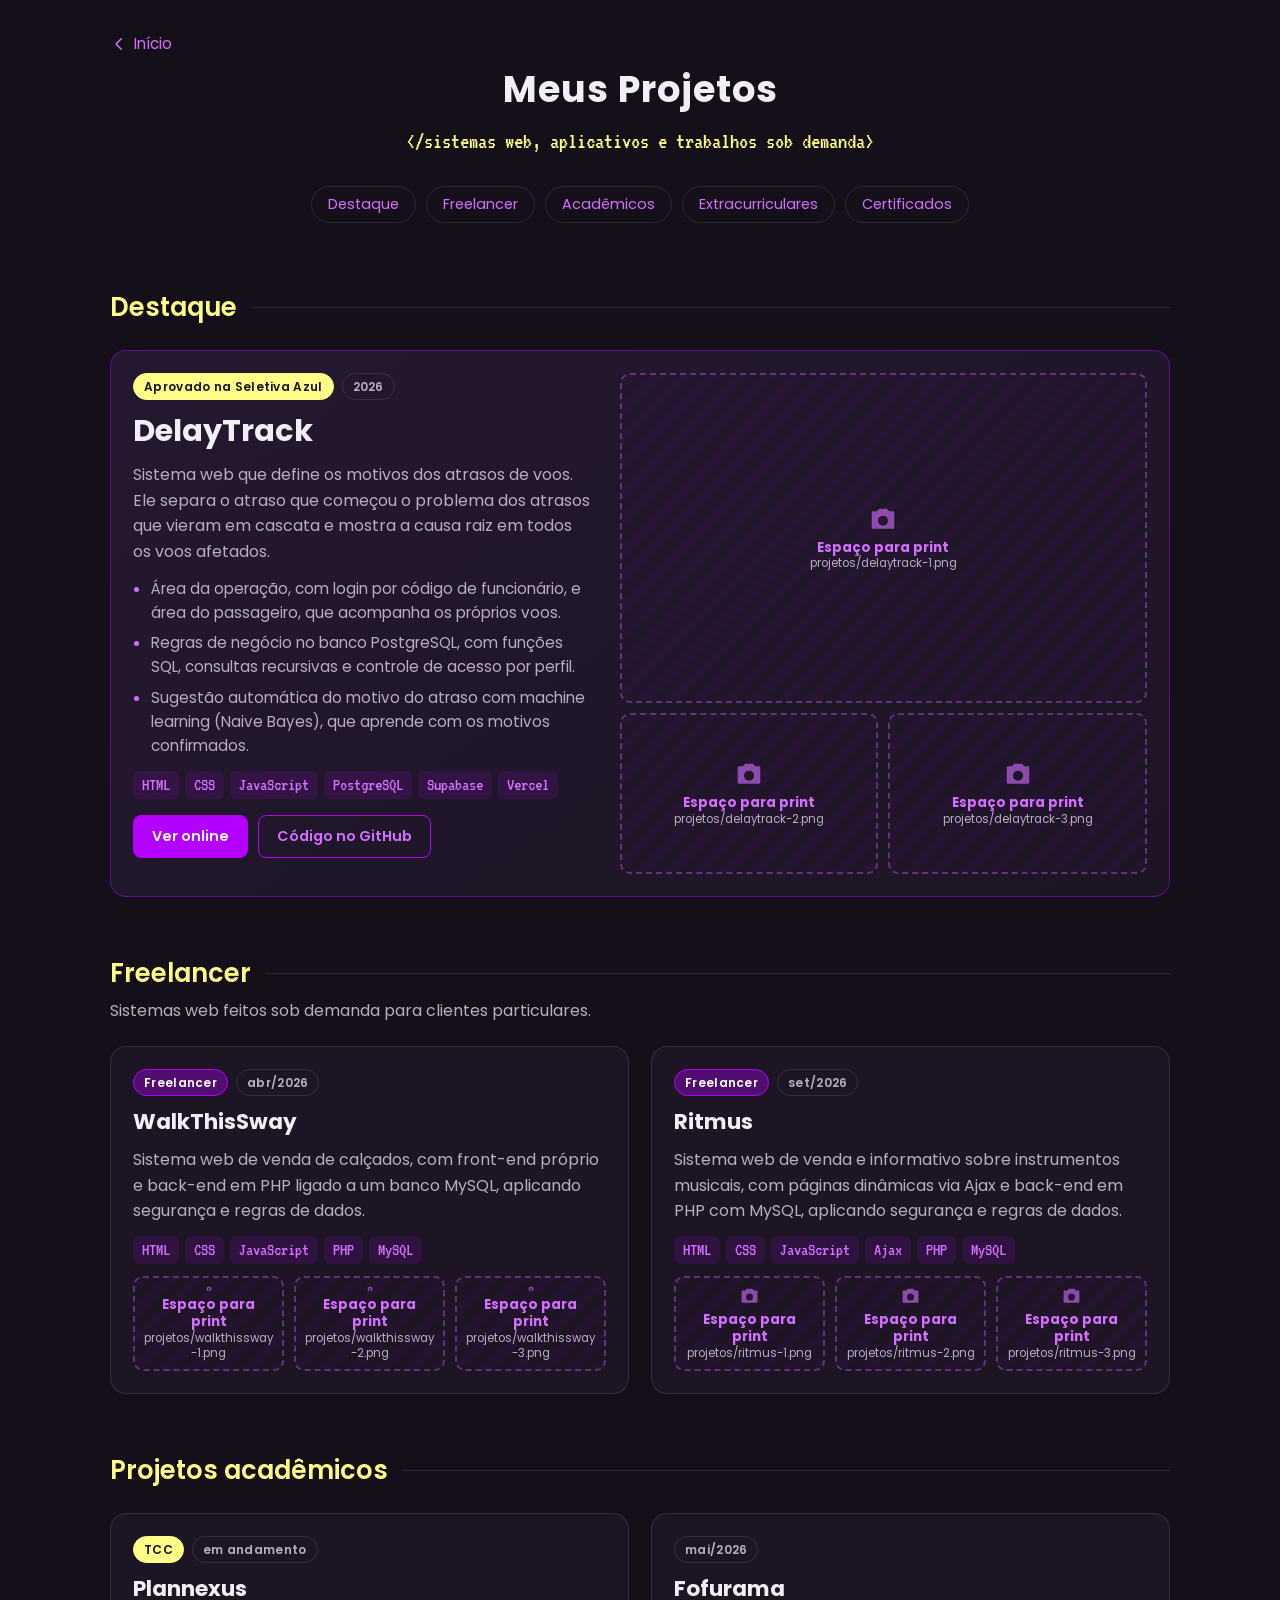
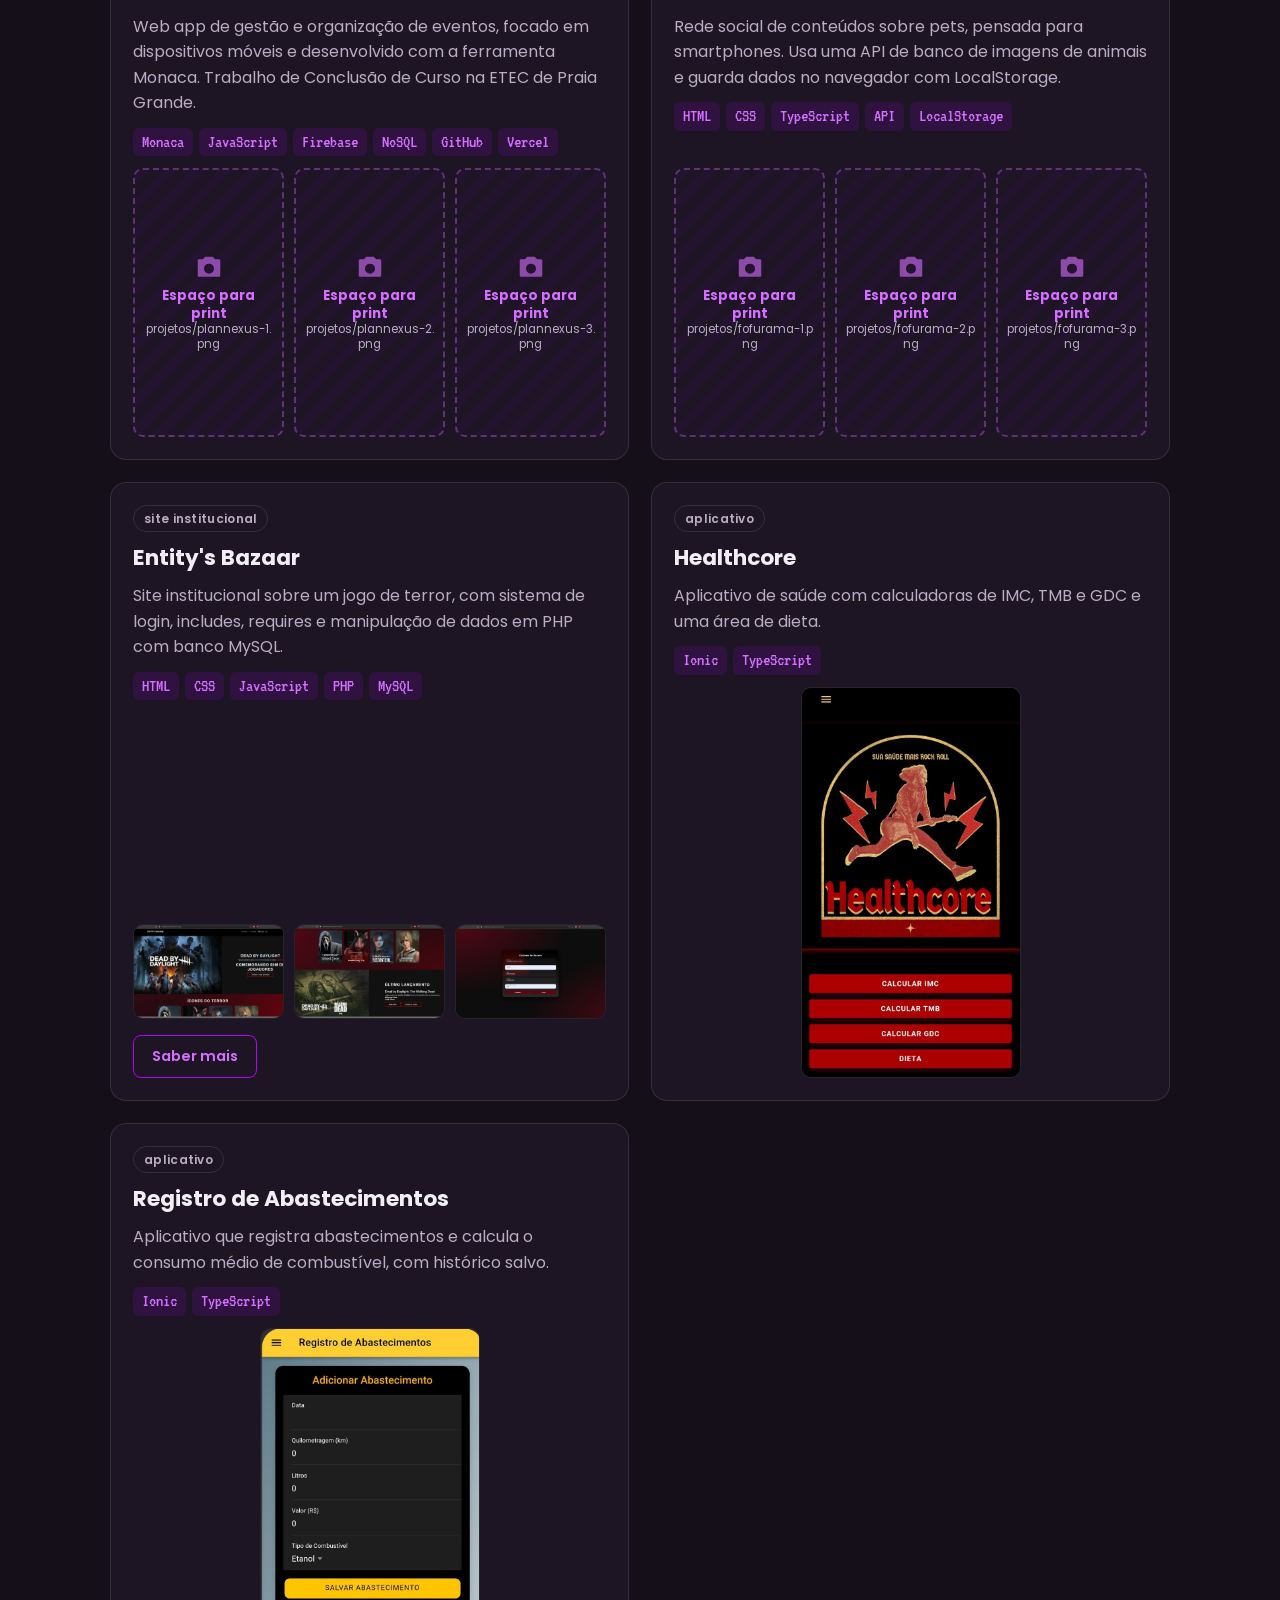
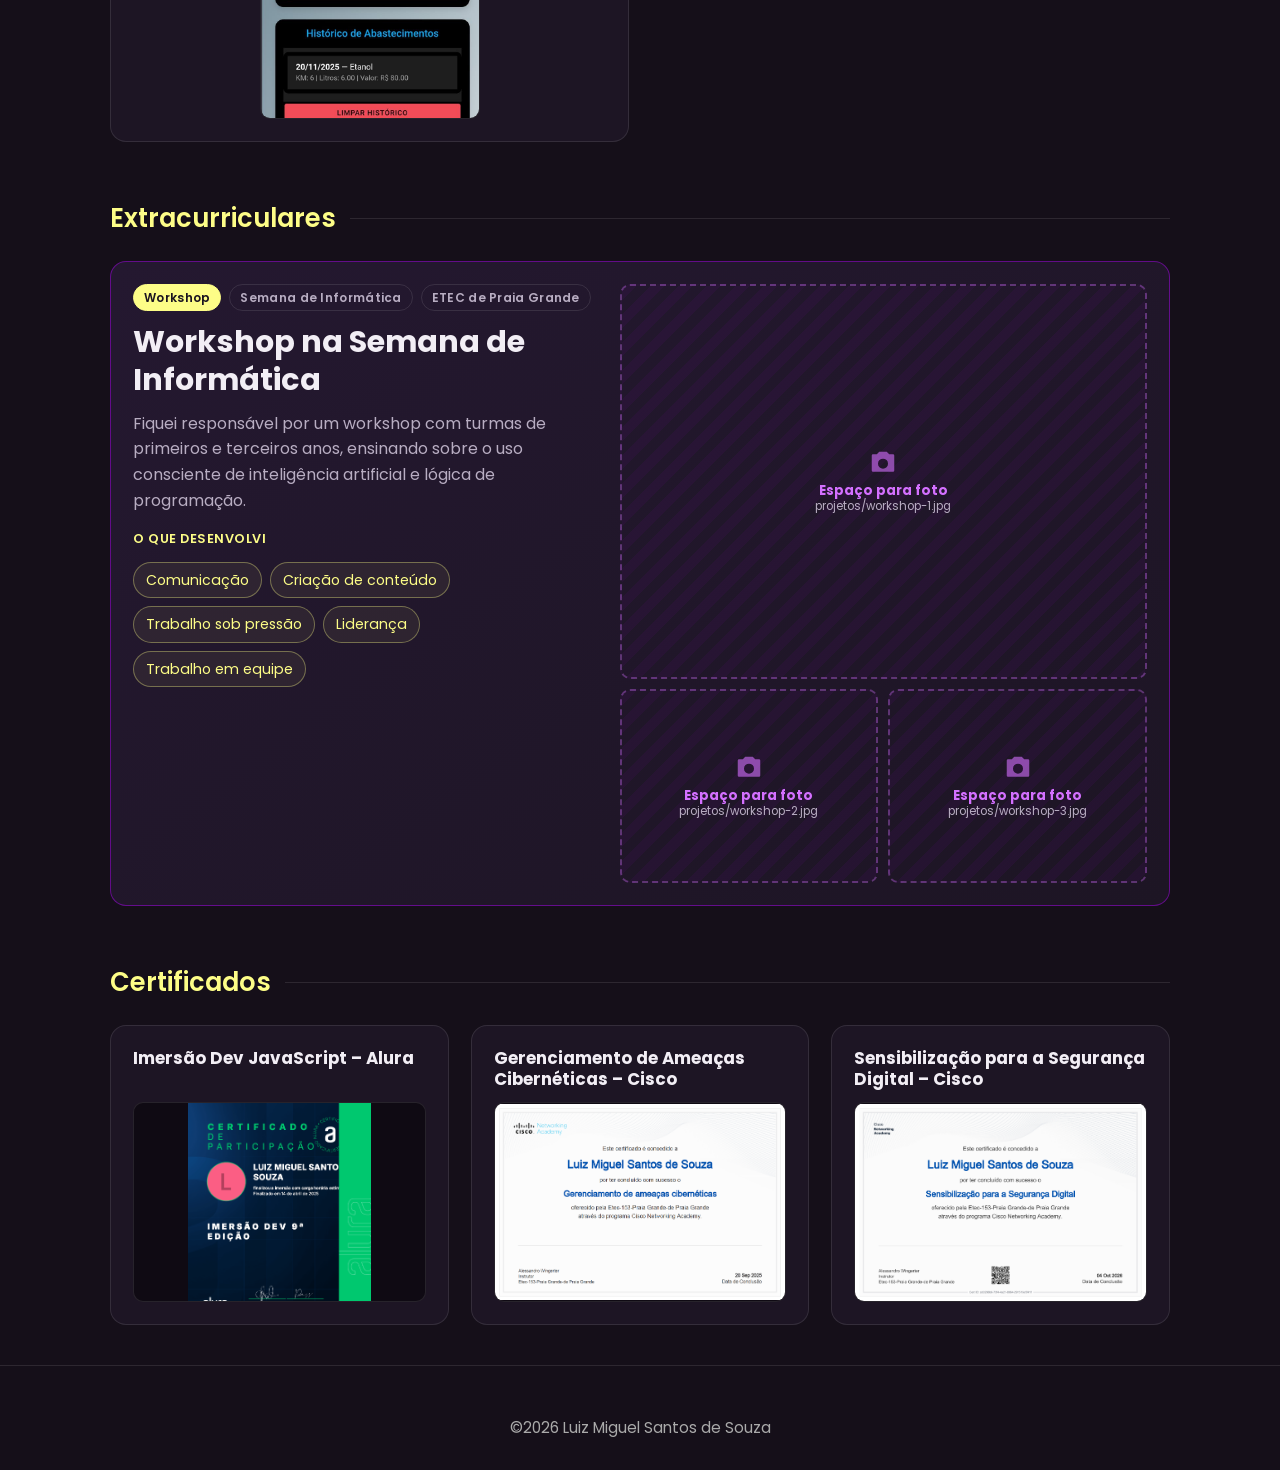
==== projetos.html @ 4d2f631f "Adiciona Portifolio" ====
<!DOCTYPE html>
<html lang="pt-BR">
<head>
  <meta charset="UTF-8">
  <meta name="viewport" content="width=device-width, initial-scale=1.0">
  <title>Projetos · Luiz Miguel Santos de Souza</title>
  <meta name="description" content="Projetos de Luiz Miguel Santos de Souza: sistemas web, aplicativos e trabalhos freelancer.">
  <link rel="preconnect" href="https://fonts.googleapis.com">
  <link href="https://fonts.googleapis.com/css2?family=Poppins:wght@300;400;600;700&family=VT323&display=swap" rel="stylesheet">
  <link rel="stylesheet" href="style/projetos.css">
</head>
<body>

  <header class="topo">
    <a class="voltar" href="index.html">
      <svg viewBox="0 0 24 24" aria-hidden="true"><path d="M15 5 8 12l7 7" fill="none" stroke="currentColor" stroke-width="2" stroke-linecap="round" stroke-linejoin="round"/></svg>
      Início
    </a>
    <h1>Meus Projetos</h1>
    <p class="subtitulo">&lt;/sistemas web, aplicativos e trabalhos sob demanda&gt;</p>

    <nav class="atalhos" aria-label="Seções">
      <a href="#destaque">Destaque</a>
      <a href="#freelancer">Freelancer</a>
      <a href="#academicos">Acadêmicos</a>
      <a href="#extracurriculares">Extracurriculares</a>
      <a href="#certificados">Certificados</a>
    </nav>
  </header>

  <main>

    <section id="destaque" class="secao">
      <h2>Destaque</h2>

      <article class="projeto destaque">
        <div class="projeto-info">
          <div class="selos">
            <span class="selo amarelo">Aprovado na Seletiva Azul</span>
            <span class="selo">2026</span>
          </div>
          <h3>DelayTrack</h3>
          <p class="resumo">Sistema web que define os motivos dos atrasos de voos. Ele separa o atraso que começou o problema dos atrasos que vieram em cascata e mostra a causa raiz em todos os voos afetados.</p>
          <ul class="pontos">
            <li>Área da operação, com login por código de funcionário, e área do passageiro, que acompanha os próprios voos.</li>
            <li>Regras de negócio no banco PostgreSQL, com funções SQL, consultas recursivas e controle de acesso por perfil.</li>
            <li>Sugestão automática do motivo do atraso com machine learning (Naive Bayes), que aprende com os motivos confirmados.</li>
          </ul>
          <ul class="techs">
            <li>HTML</li><li>CSS</li><li>JavaScript</li><li>PostgreSQL</li><li>Supabase</li><li>Vercel</li>
          </ul>
          <div class="links">
            <a class="botao" href="https://azul-delaytrack.vercel.app/" target="_blank" rel="noopener">Ver online</a>
            <a class="botao contorno" href="https://github.com/LuryDev/Azul-DelayTrack2.2" target="_blank" rel="noopener">Código no GitHub</a>
          </div>
        </div>
        <div class="prints" data-formato="tela">
          <figure class="print"><img src="projetos/delaytrack-1.png" alt="DelayTrack, tela 1" loading="lazy"></figure>
          <figure class="print"><img src="projetos/delaytrack-2.png" alt="DelayTrack, tela 2" loading="lazy"></figure>
          <figure class="print"><img src="projetos/delaytrack-3.png" alt="DelayTrack, tela 3" loading="lazy"></figure>
        </div>
      </article>
    </section>

    <section id="freelancer" class="secao">
      <h2>Freelancer</h2>
      <p class="secao-texto">Sistemas web feitos sob demanda para clientes particulares.</p>

      <div class="grade">
        <article class="projeto">
          <div class="selos"><span class="selo roxo">Freelancer</span><span class="selo">abr/2026</span></div>
          <h3>WalkThisSway</h3>
          <p class="resumo">Sistema web de venda de calçados, com front-end próprio e back-end em PHP ligado a um banco MySQL, aplicando segurança e regras de dados.</p>
          <ul class="techs"><li>HTML</li><li>CSS</li><li>JavaScript</li><li>PHP</li><li>MySQL</li></ul>
          <div class="prints" data-formato="tela">
            <figure class="print"><img src="projetos/walkthissway-1.png" alt="WalkThisSway, tela 1" loading="lazy"></figure>
            <figure class="print"><img src="projetos/walkthissway-2.png" alt="WalkThisSway, tela 2" loading="lazy"></figure>
            <figure class="print"><img src="projetos/walkthissway-3.png" alt="WalkThisSway, tela 3" loading="lazy"></figure>
          </div>
        </article>

        <article class="projeto">
          <div class="selos"><span class="selo roxo">Freelancer</span><span class="selo">set/2026</span></div>
          <h3>Ritmus</h3>
          <p class="resumo">Sistema web de venda e informativo sobre instrumentos musicais, com páginas dinâmicas via Ajax e back-end em PHP com MySQL, aplicando segurança e regras de dados.</p>
          <ul class="techs"><li>HTML</li><li>CSS</li><li>JavaScript</li><li>Ajax</li><li>PHP</li><li>MySQL</li></ul>
          <div class="prints" data-formato="tela">
            <figure class="print"><img src="projetos/ritmus-1.png" alt="Ritmus, tela 1" loading="lazy"></figure>
            <figure class="print"><img src="projetos/ritmus-2.png" alt="Ritmus, tela 2" loading="lazy"></figure>
            <figure class="print"><img src="projetos/ritmus-3.png" alt="Ritmus, tela 3" loading="lazy"></figure>
          </div>
        </article>
      </div>
    </section>

    <section id="academicos" class="secao">
      <h2>Projetos acadêmicos</h2>

      <div class="grade">
        <article class="projeto">
          <div class="selos"><span class="selo amarelo">TCC</span><span class="selo">em andamento</span></div>
          <h3>Plannexus</h3>
          <p class="resumo">Web app de gestão e organização de eventos, focado em dispositivos móveis e desenvolvido com a ferramenta Monaca. Trabalho de Conclusão de Curso na ETEC de Praia Grande.</p>
          <ul class="techs"><li>Monaca</li><li>JavaScript</li><li>Firebase</li><li>NoSQL</li><li>GitHub</li><li>Vercel</li></ul>
          <div class="prints" data-formato="celular">
            <figure class="print"><img src="projetos/plannexus-1.png" alt="Plannexus, tela 1" loading="lazy"></figure>
            <figure class="print"><img src="projetos/plannexus-2.png" alt="Plannexus, tela 2" loading="lazy"></figure>
            <figure class="print"><img src="projetos/plannexus-3.png" alt="Plannexus, tela 3" loading="lazy"></figure>
          </div>
        </article>

        <article class="projeto">
          <div class="selos"><span class="selo">mai/2026</span></div>
          <h3>Fofurama</h3>
          <p class="resumo">Rede social de conteúdos sobre pets, pensada para smartphones. Usa uma API de banco de imagens de animais e guarda dados no navegador com LocalStorage.</p>
          <ul class="techs"><li>HTML</li><li>CSS</li><li>TypeScript</li><li>API</li><li>LocalStorage</li></ul>
          <div class="prints" data-formato="celular">
            <figure class="print"><img src="projetos/fofurama-1.png" alt="Fofurama, tela 1" loading="lazy"></figure>
            <figure class="print"><img src="projetos/fofurama-2.png" alt="Fofurama, tela 2" loading="lazy"></figure>
            <figure class="print"><img src="projetos/fofurama-3.png" alt="Fofurama, tela 3" loading="lazy"></figure>
          </div>
        </article>

        <article class="projeto">
          <div class="selos"><span class="selo">site institucional</span></div>
          <h3>Entity's Bazaar</h3>
          <p class="resumo">Site institucional sobre um jogo de terror, com sistema de login, includes, requires e manipulação de dados em PHP com banco MySQL.</p>
          <ul class="techs"><li>HTML</li><li>CSS</li><li>JavaScript</li><li>PHP</li><li>MySQL</li></ul>
          <div class="prints" data-formato="tela">
            <figure class="print"><img src="projetos/Entitys1.png" alt="Entity's Bazaar, página inicial" loading="lazy"></figure>
            <figure class="print"><img src="projetos/Entitys2.png" alt="Entity's Bazaar, tela 2" loading="lazy"></figure>
            <figure class="print"><img src="projetos/Entitys4.png" alt="Entity's Bazaar, tela 3" loading="lazy"></figure>
          </div>
          <div class="links"><a class="botao contorno" href="entitys.html">Saber mais</a></div>
        </article>

        <article class="projeto">
          <div class="selos"><span class="selo">aplicativo</span></div>
          <h3>Healthcore</h3>
          <p class="resumo">Aplicativo de saúde com calculadoras de IMC, TMB e GDC e uma área de dieta.</p>
          <ul class="techs"><li>Ionic</li><li>TypeScript</li></ul>
          <div class="prints" data-formato="celular">
            <figure class="print"><img src="projetos/health.jpg" alt="Healthcore, tela inicial" loading="lazy"></figure>
          </div>
        </article>

        <article class="projeto">
          <div class="selos"><span class="selo">aplicativo</span></div>
          <h3>Registro de Abastecimentos</h3>
          <p class="resumo">Aplicativo que registra abastecimentos e calcula o consumo médio de combustível, com histórico salvo.</p>
          <ul class="techs"><li>Ionic</li><li>TypeScript</li></ul>
          <div class="prints" data-formato="celular">
            <figure class="print"><img src="projetos/combus.jpg" alt="Registro de Abastecimentos, tela inicial" loading="lazy"></figure>
          </div>
        </article>
      </div>
    </section>

    <section id="extracurriculares" class="secao">
      <h2>Extracurriculares</h2>

      <article class="projeto destaque extra">
        <div class="projeto-info">
          <div class="selos"><span class="selo amarelo">Workshop</span><span class="selo">Semana de Informática</span><span class="selo">ETEC de Praia Grande</span></div>
          <h3>Workshop na Semana de Informática</h3>
          <p class="resumo">Fiquei responsável por um workshop com turmas de primeiros e terceiros anos, ensinando sobre o uso consciente de inteligência artificial e lógica de programação.</p>
          <p class="rotulo">O que desenvolvi</p>
          <ul class="competencias">
            <li>Comunicação</li><li>Criação de conteúdo</li><li>Trabalho sob pressão</li><li>Liderança</li><li>Trabalho em equipe</li>
          </ul>
        </div>
        <div class="prints" data-formato="foto" data-tipo="foto">
          <figure class="print"><img src="projetos/workshop-1.jpg" alt="Workshop na Semana de Informática, foto 1" loading="lazy"></figure>
          <figure class="print"><img src="projetos/workshop-2.jpg" alt="Workshop na Semana de Informática, foto 2" loading="lazy"></figure>
          <figure class="print"><img src="projetos/workshop-3.jpg" alt="Workshop na Semana de Informática, foto 3" loading="lazy"></figure>
        </div>
      </article>
    </section>

    <section id="certificados" class="secao">
      <h2>Certificados</h2>
      <div class="grade">
        <article class="projeto certificado">
          <h3>Imersão Dev JavaScript – Alura</h3>
          <div class="prints" data-formato="livre">
            <figure class="print"><img src="projetos/imersaodev.png" alt="Certificado Imersão Dev JavaScript" loading="lazy"></figure>
          </div>
        </article>
        <article class="projeto certificado">
          <h3>Gerenciamento de Ameaças Cibernéticas – Cisco</h3>
          <div class="prints" data-formato="livre">
            <figure class="print"><img src="projetos/certificadoCisco.png" alt="Certificado Cisco de cibersegurança" loading="lazy"></figure>
          </div>
        </article>
        <article class="projeto certificado">
          <h3>Sensibilização para a Segurança Digital – Cisco</h3>
          <div class="prints" data-formato="livre">
            <figure class="print"><img src="projetos/certificadoCiscoSeguranca.png" alt="Certificado Cisco Sensibilização para a Segurança Digital" loading="lazy"></figure>
          </div>
        </article>
      </div>
    </section>

  </main>

  <div class="lightbox" id="lightbox" hidden>
    <button class="lightbox-fechar" type="button" aria-label="Fechar">×</button>
    <img alt="">
  </div>

  <footer>
    ©<span class="ano">2025</span> Luiz Miguel Santos de Souza
  </footer>

  <script src="script/projetos.js"></script>
</body>
</html>
---- style/projetos.css ----
:root {
  --fundo: #150f19;
  --fundo-2: #1d1524;
  --roxo: #b300ff;
  --roxo-claro: #d470ff;
  --amarelo: #fdfd87;
  --texto: #f2eef5;
  --texto-suave: #b8adc2;
  --borda: rgba(255, 255, 255, 0.1);
}

* { margin: 0; padding: 0; box-sizing: border-box; }

html { scroll-behavior: smooth; }

body {
  background: var(--fundo);
  color: var(--texto);
  font-family: "Poppins", sans-serif;
  font-size: 16px;
  line-height: 1.6;
  overflow-x: hidden;
}

a { color: inherit; }

:focus-visible { outline: 2px solid var(--amarelo); outline-offset: 3px; border-radius: 6px; }

.topo {
  max-width: 1100px;
  margin: 0 auto;
  padding: 32px 20px 8px;
  text-align: center;
  position: relative;
}

.voltar {
  position: absolute;
  left: 20px;
  top: 32px;
  display: inline-flex;
  align-items: center;
  gap: 6px;
  color: var(--roxo-claro);
  text-decoration: none;
  font-size: 0.95em;
  transition: color 0.2s;
}
.voltar svg { width: 18px; height: 18px; }
.voltar:hover { color: var(--amarelo); }

.topo h1 { font-size: 2.3em; letter-spacing: 1px; margin-top: 28px; }

.subtitulo {
  font-family: "VT323", monospace;
  color: var(--amarelo);
  font-size: 1.45em;
  margin-top: 4px;
}

.atalhos {
  display: flex;
  justify-content: center;
  flex-wrap: wrap;
  gap: 10px;
  margin-top: 26px;
}
.atalhos a {
  text-decoration: none;
  color: var(--roxo-claro);
  border: 1px solid var(--borda);
  border-radius: 99px;
  padding: 6px 16px;
  font-size: 0.9em;
  transition: 0.2s;
}
.atalhos a:hover { border-color: var(--roxo); background: rgba(179, 0, 255, 0.15); color: #fff; }

main { max-width: 1100px; margin: 0 auto; padding: 0 20px; }

.secao { padding-top: 56px; scroll-margin-top: 10px; }

.secao h2 {
  color: var(--amarelo);
  font-size: 1.6em;
  font-weight: 600;
  display: flex;
  align-items: center;
  gap: 14px;
}
.secao h2::after { content: ""; flex: 1; height: 1px; background: var(--borda); }

.secao-texto { color: var(--texto-suave); margin-top: 4px; }

.grade {
  display: grid;
  grid-template-columns: repeat(2, minmax(0, 1fr));
  gap: 22px;
  margin-top: 22px;
}

.projeto {
  background: var(--fundo-2);
  border: 1px solid var(--borda);
  border-radius: 16px;
  padding: 22px;
  display: flex;
  flex-direction: column;
  gap: 12px;
  transition: border-color 0.3s, box-shadow 0.3s, transform 0.3s;
}
.projeto:hover {
  border-color: rgba(179, 0, 255, 0.6);
  box-shadow: 0 0 25px rgba(179, 0, 255, 0.25);
  transform: translateY(-4px);
}

.projeto.destaque {
  margin-top: 22px;
  display: grid;
  grid-template-columns: minmax(0, 1fr) minmax(0, 1.15fr);
  gap: 28px;
  border-color: rgba(179, 0, 255, 0.45);
  background: linear-gradient(145deg, #241830, var(--fundo-2));
}
.projeto.destaque:hover { transform: none; }
.projeto-info { display: flex; flex-direction: column; gap: 12px; }

.projeto h3 { font-size: 1.35em; line-height: 1.25; }
.projeto.destaque h3 { font-size: 1.9em; }

.resumo { color: var(--texto-suave); }

.pontos { padding-left: 18px; color: var(--texto-suave); font-size: 0.95em; display: grid; gap: 6px; }
.pontos li::marker { color: var(--roxo-claro); }

.selos { display: flex; flex-wrap: wrap; gap: 8px; }
.selo {
  font-size: 0.75em;
  font-weight: 600;
  letter-spacing: 0.3px;
  padding: 3px 10px;
  border-radius: 99px;
  border: 1px solid var(--borda);
  color: var(--texto-suave);
}
.selo.amarelo { color: #1a1320; background: var(--amarelo); border-color: var(--amarelo); }
.selo.roxo { color: #fff; background: rgba(179, 0, 255, 0.35); border-color: var(--roxo); }

.techs { list-style: none; display: flex; flex-wrap: wrap; gap: 6px; }
.techs li {
  font-family: "VT323", monospace;
  font-size: 1.15em;
  line-height: 1;
  padding: 5px 9px;
  border-radius: 6px;
  background: rgba(179, 0, 255, 0.12);
  color: var(--roxo-claro);
}

.links { display: flex; flex-wrap: wrap; gap: 10px; margin-top: 4px; }
.botao {
  text-decoration: none;
  font-weight: 600;
  font-size: 0.9em;
  padding: 9px 18px;
  border-radius: 8px;
  background: var(--roxo);
  color: #fff;
  border: 1px solid var(--roxo);
  transition: 0.2s;
}
.botao:hover { background: var(--amarelo); border-color: var(--amarelo); color: #1a1320; }
.botao.contorno { background: transparent; color: var(--roxo-claro); }
.botao.contorno:hover { background: rgba(179, 0, 255, 0.2); color: #fff; border-color: var(--roxo); }

.prints {
  display: grid;
  grid-template-columns: repeat(3, minmax(0, 1fr));
  gap: 10px;
  margin-top: auto;
}
.prints:has(.print:only-child) { grid-template-columns: minmax(0, 220px); justify-content: center; }
.prints[data-formato="livre"], .prints[data-formato="livre"]:has(.print:only-child) { grid-template-columns: 1fr; }
.projeto.destaque .prints { grid-template-columns: repeat(2, minmax(0, 1fr)); margin-top: 0; align-content: start; }
.projeto.destaque .prints .print:first-child { grid-column: 1 / -1; }

.print {
  position: relative;
  border-radius: 10px;
  overflow: hidden;
  background: #0f0a13;
  border: 1px solid var(--borda);
  aspect-ratio: 16 / 10;
  cursor: zoom-in;
}
.prints[data-formato="celular"] .print { aspect-ratio: 9 / 16; }
.prints[data-formato="livre"] .print { aspect-ratio: auto; }

.print img {
  width: 100%;
  height: 100%;
  object-fit: cover;
  object-position: top;
  display: block;
  transition: transform 0.3s;
}
.prints[data-formato="livre"] .print { height: 260px; display: flex; align-items: center; justify-content: center; }
.prints[data-formato="livre"] .print img { width: 100%; height: 100%; object-fit: contain; object-position: center; }
.print:hover img { transform: scale(1.04); }

.print.vazio {
  cursor: default;
  border: 2px dashed rgba(212, 112, 255, 0.35);
  background: repeating-linear-gradient(135deg, rgba(179, 0, 255, 0.05) 0 10px, transparent 10px 20px);
  display: flex;
  flex-direction: column;
  align-items: center;
  justify-content: center;
  gap: 4px;
  padding: 8px;
  text-align: center;
}
.print.vazio img { display: none; }
.print.vazio::before {
  content: "";
  width: 30px;
  height: 30px;
  background: var(--roxo-claro);
  opacity: 0.6;
  -webkit-mask: url("data:image/svg+xml,%3Csvg xmlns='http://www.w3.org/2000/svg' viewBox='0 0 24 24'%3E%3Cpath d='M4 5h3l2-2h6l2 2h3a1 1 0 0 1 1 1v12a1 1 0 0 1-1 1H4a1 1 0 0 1-1-1V6a1 1 0 0 1 1-1Zm8 3.5a4 4 0 1 0 0 8 4 4 0 0 0 0-8Z'/%3E%3C/svg%3E") center / contain no-repeat;
  mask: url("data:image/svg+xml,%3Csvg xmlns='http://www.w3.org/2000/svg' viewBox='0 0 24 24'%3E%3Cpath d='M4 5h3l2-2h6l2 2h3a1 1 0 0 1 1 1v12a1 1 0 0 1-1 1H4a1 1 0 0 1-1-1V6a1 1 0 0 1 1-1Zm8 3.5a4 4 0 1 0 0 8 4 4 0 0 0 0-8Z'/%3E%3C/svg%3E") center / contain no-repeat;
}
.print.vazio figcaption { font-size: 0.72em; color: var(--texto-suave); line-height: 1.3; word-break: break-all; }
.print.vazio figcaption strong { display: block; color: var(--roxo-claro); font-size: 1.15em; word-break: normal; }
.print.vazio:hover img { transform: none; }

.certificado h3 { font-size: 1.05em; }

.prints[data-formato="foto"] .print { aspect-ratio: 4 / 3; }
.prints[data-formato="foto"] .print img { object-position: center; }
.rotulo { font-size: 0.8em; font-weight: 600; letter-spacing: 0.5px; text-transform: uppercase; color: var(--amarelo); margin-top: 4px; }
.competencias { list-style: none; display: flex; flex-wrap: wrap; gap: 8px; }
.competencias li {
  font-size: 0.88em;
  padding: 6px 12px;
  border-radius: 99px;
  border: 1px solid rgba(253, 253, 135, 0.35);
  color: var(--amarelo);
  background: rgba(253, 253, 135, 0.06);
}
.projeto.extra { margin-top: 22px; }

.lightbox {
  position: fixed;
  inset: 0;
  z-index: 50;
  background: rgba(10, 6, 14, 0.92);
  display: flex;
  align-items: center;
  justify-content: center;
  padding: 24px;
  cursor: zoom-out;
}
.lightbox[hidden] { display: none; }
.lightbox img { max-width: 100%; max-height: 100%; border-radius: 10px; box-shadow: 0 0 40px rgba(179, 0, 255, 0.4); }
.lightbox-fechar {
  position: absolute;
  top: 14px;
  right: 18px;
  background: none;
  border: none;
  color: #fff;
  font-size: 2.4em;
  line-height: 1;
  cursor: pointer;
}

footer {
  text-align: center;
  color: #aaa;
  font-size: 0.95em;
  padding: 50px 0 30px;
  margin-top: 40px;
  border-top: 1px solid var(--borda);
}

#certificados .grade { grid-template-columns: repeat(3, minmax(0, 1fr)); }
#certificados .prints[data-formato="livre"] .print { height: 200px; }

@media (max-width: 860px) {
  .grade, #certificados .grade { grid-template-columns: 1fr; }
  .projeto.destaque { grid-template-columns: 1fr; }
}

@media (max-width: 520px) {
  .topo h1 { font-size: 1.8em; margin-top: 40px; }
  .voltar { top: 20px; }
  .projeto { padding: 16px; }
  .projeto.destaque h3 { font-size: 1.6em; }
  .prints[data-formato="tela"] { grid-template-columns: 1fr; }
  .projeto.destaque .prints { grid-template-columns: 1fr; }
}

@media (prefers-reduced-motion: reduce) {
  * { transition: none !important; scroll-behavior: auto !important; }
}
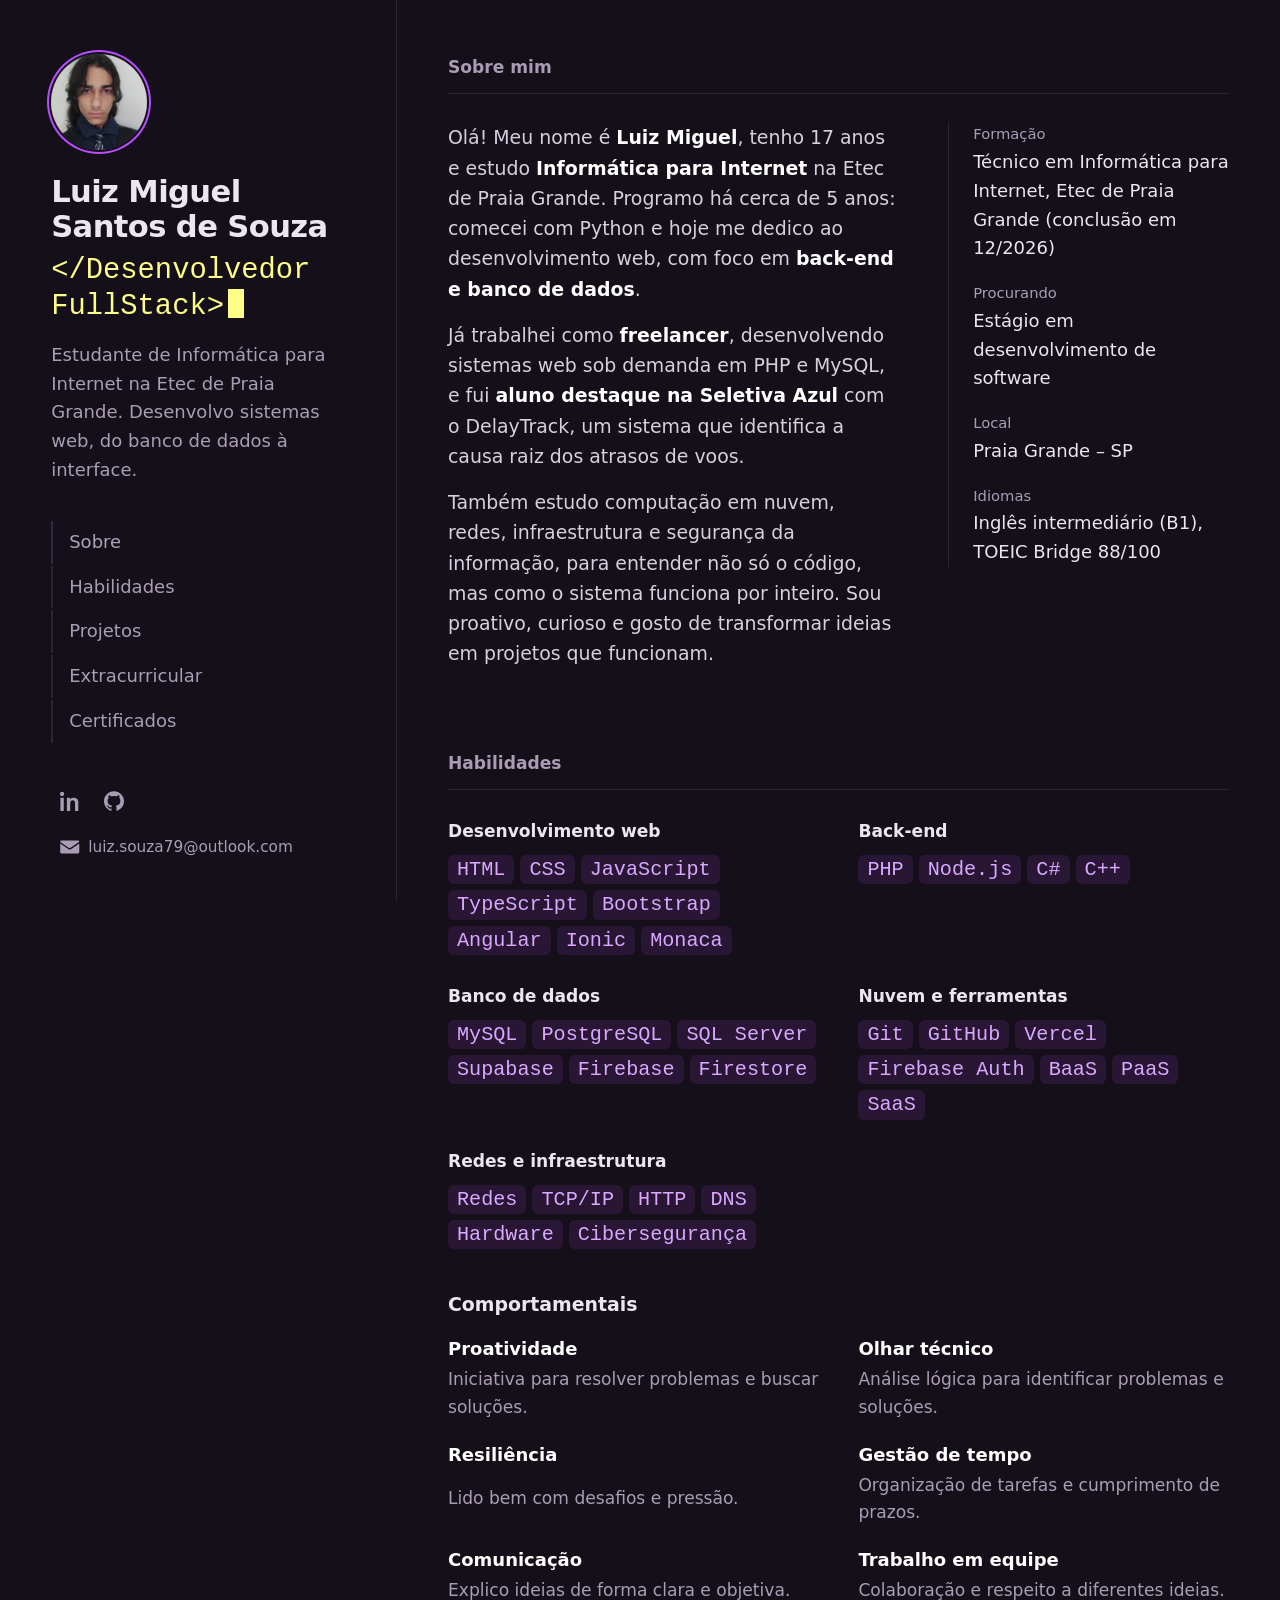
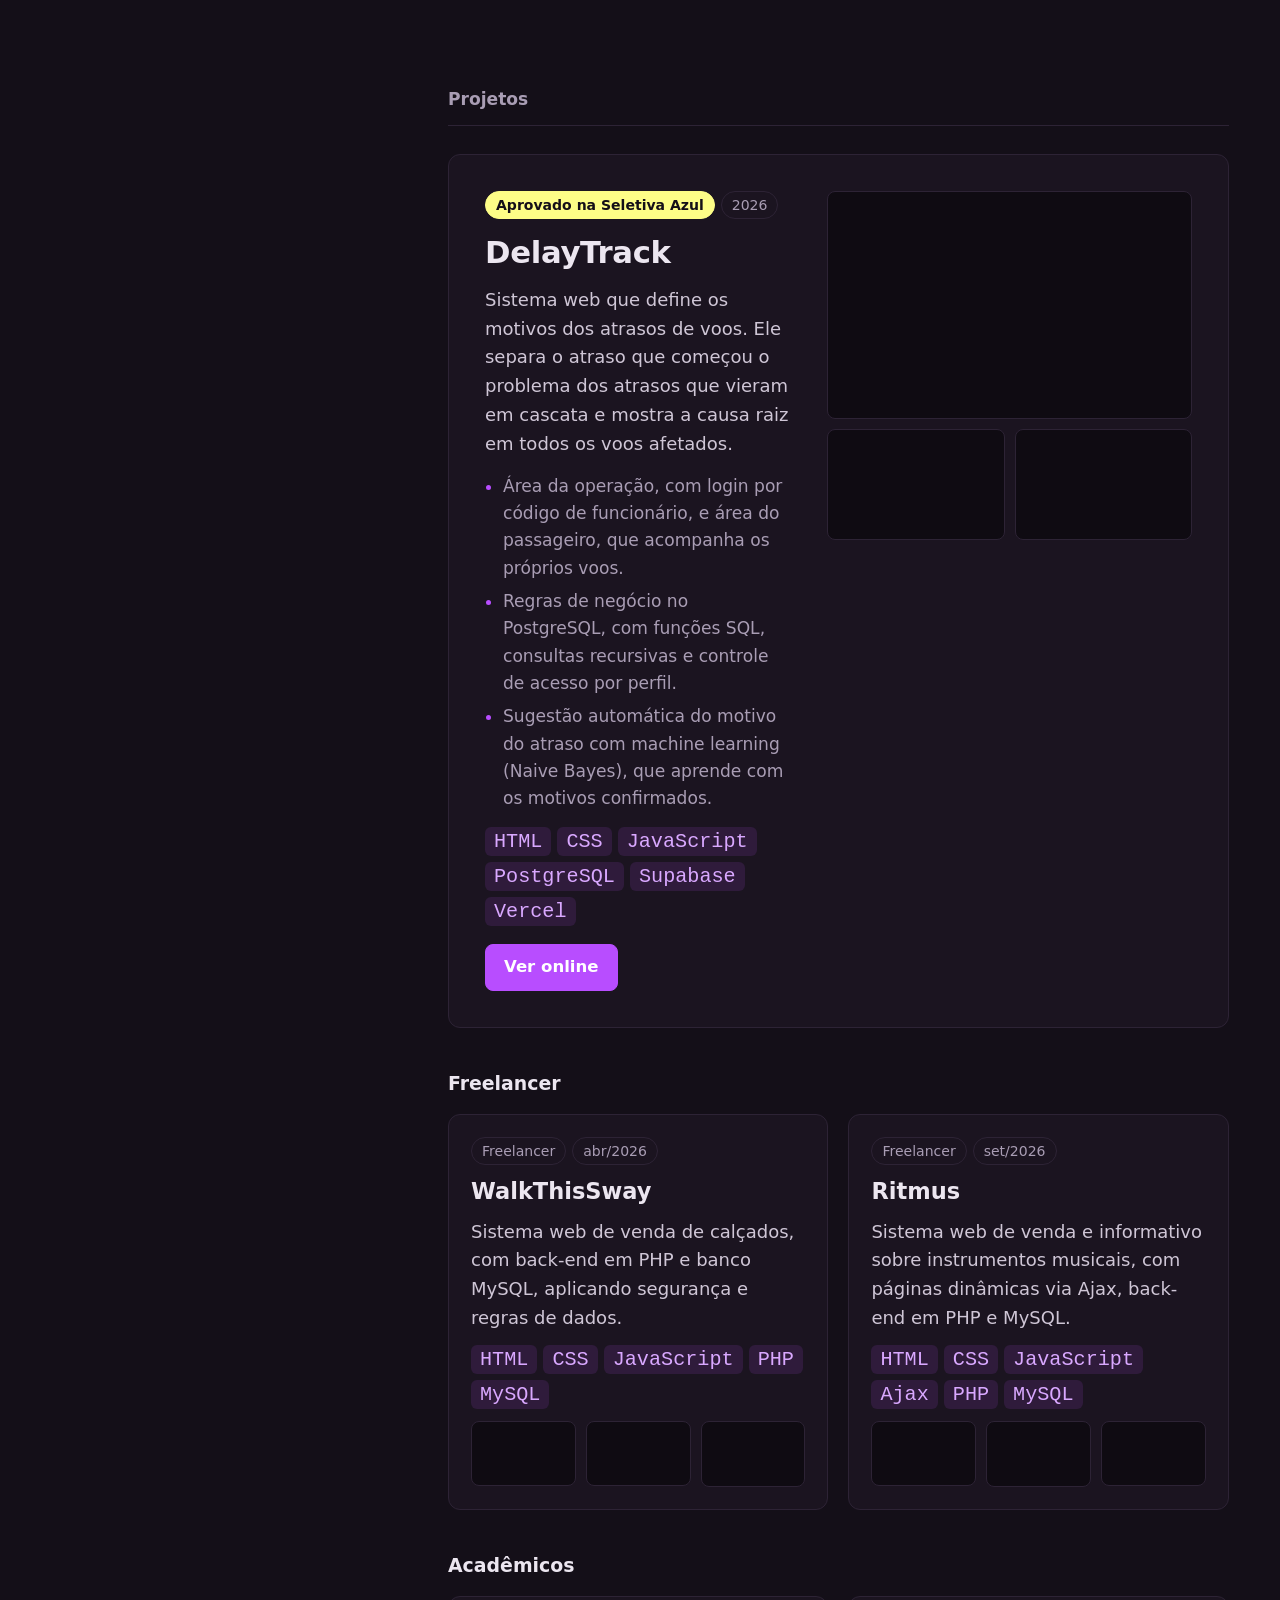
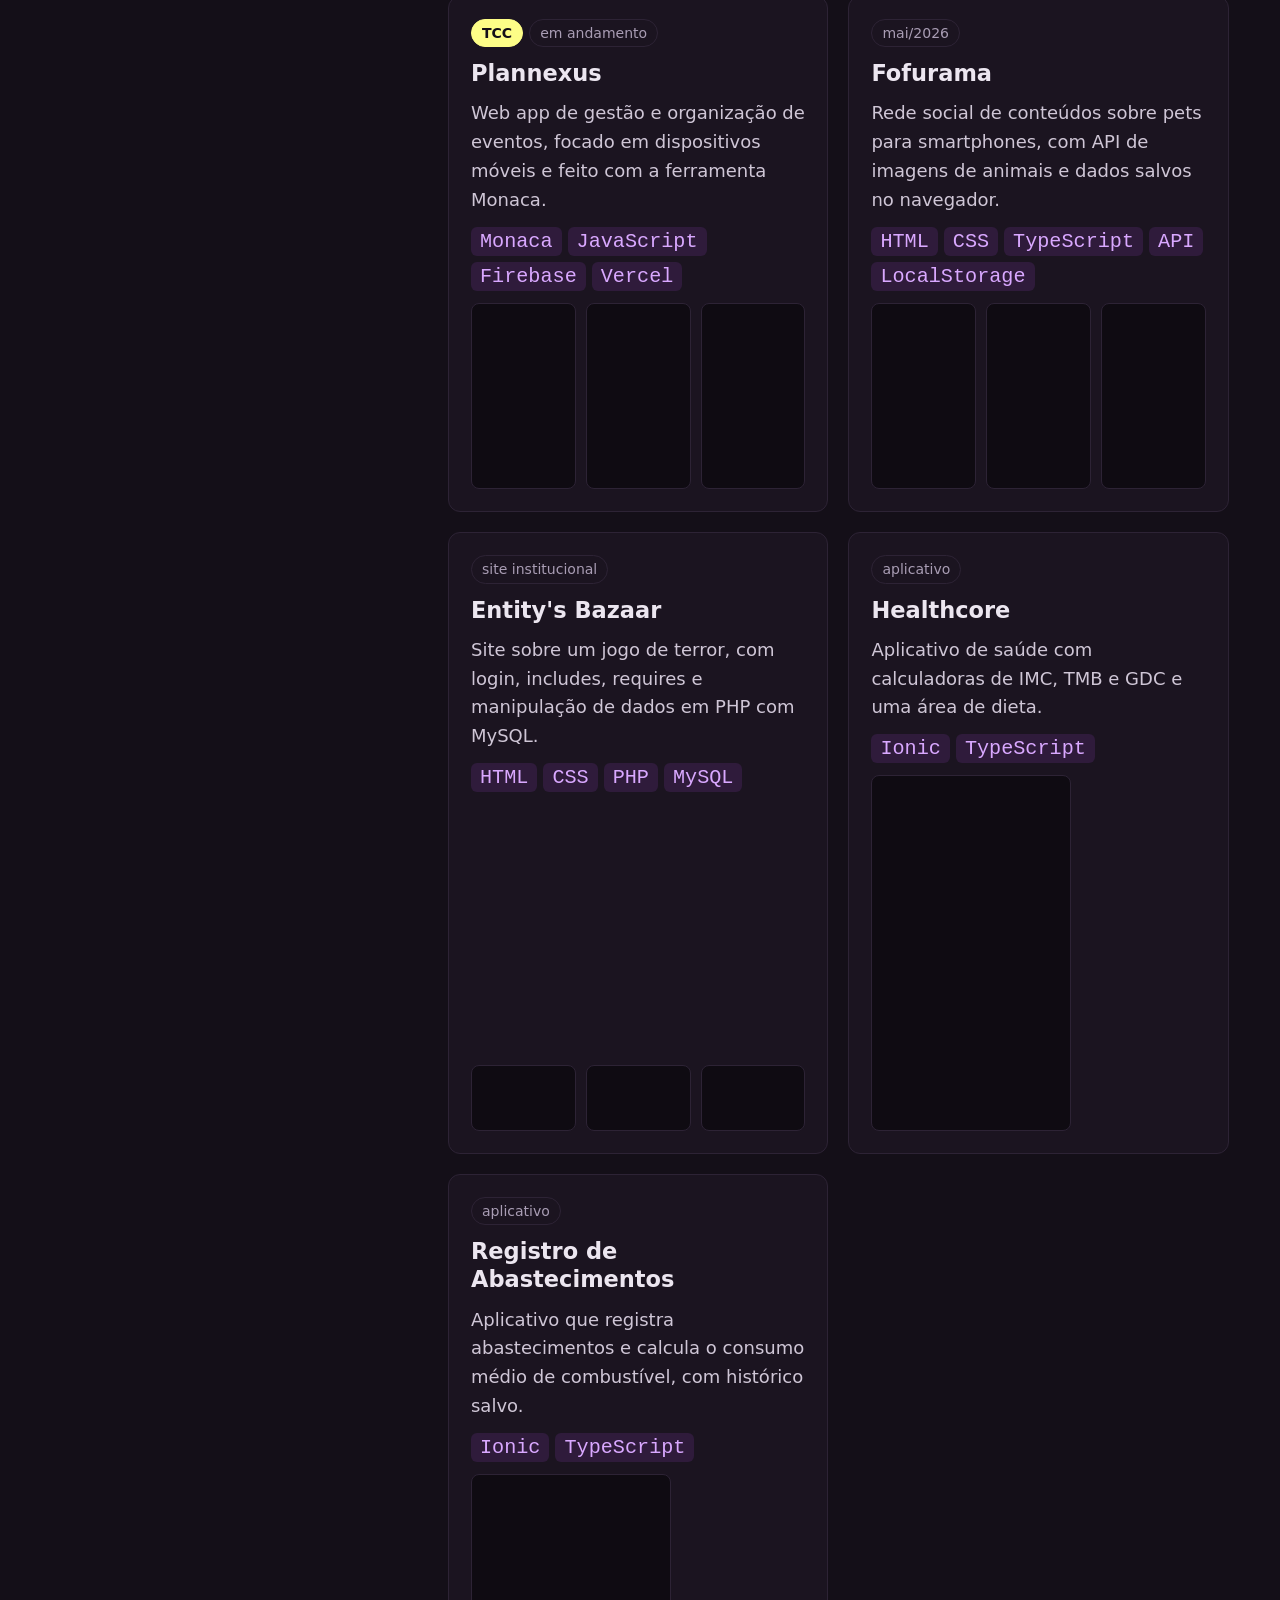
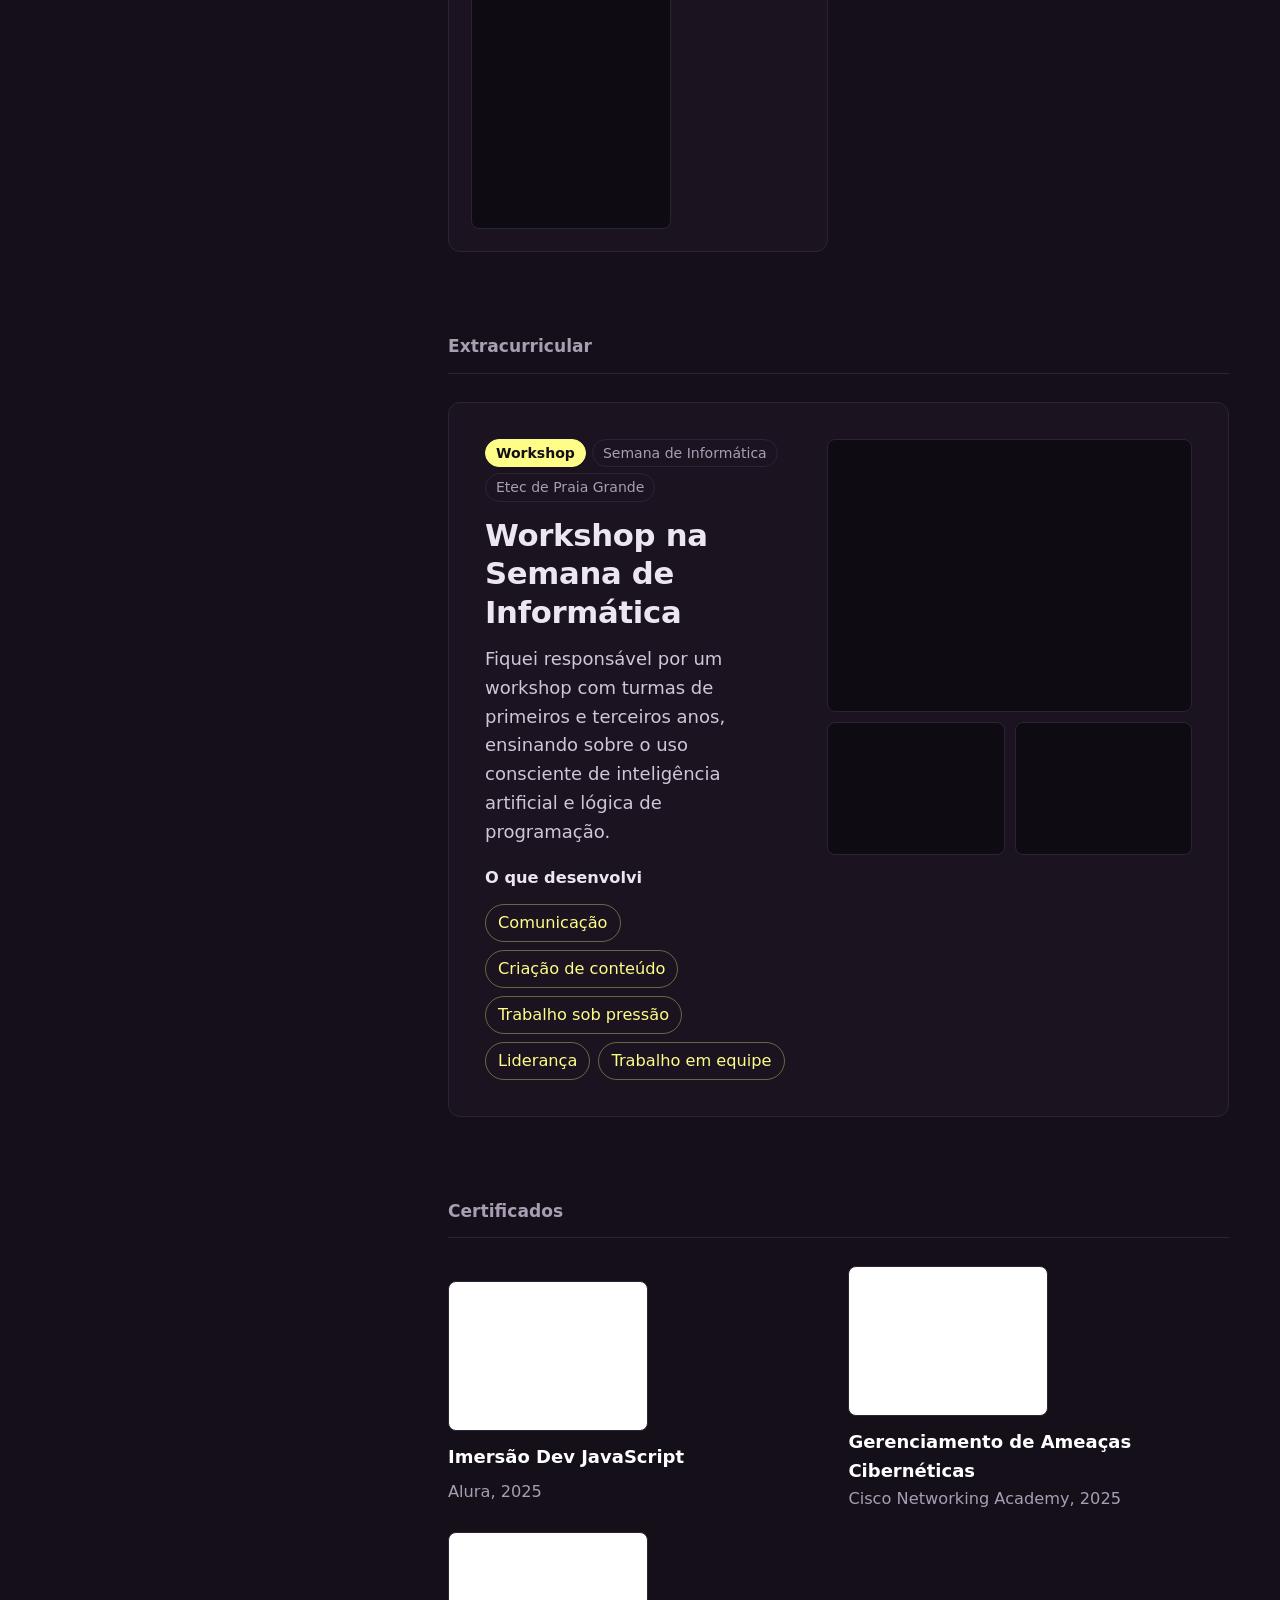
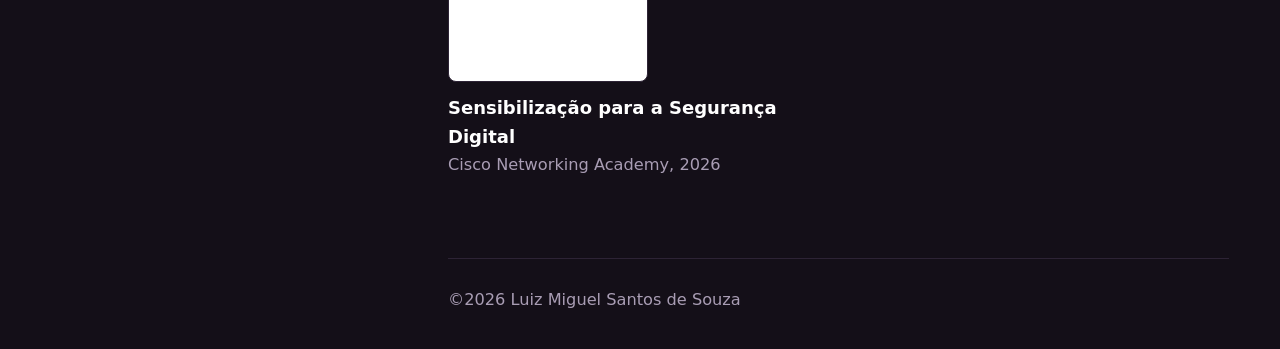
==== commit 6248f21e: "commit 2" ====
--- a/projetos.html
+++ b/projetos.html
@@ -2,216 +2,10 @@
 <html lang="pt-BR">
 <head>
   <meta charset="UTF-8">
-  <meta name="viewport" content="width=device-width, initial-scale=1.0">
+  <meta http-equiv="refresh" content="0; url=index.html#projetos">
   <title>Projetos · Luiz Miguel Santos de Souza</title>
-  <meta name="description" content="Projetos de Luiz Miguel Santos de Souza: sistemas web, aplicativos e trabalhos freelancer.">
-  <link rel="preconnect" href="https://fonts.googleapis.com">
-  <link href="https://fonts.googleapis.com/css2?family=Poppins:wght@300;400;600;700&family=VT323&display=swap" rel="stylesheet">
-  <link rel="stylesheet" href="style/projetos.css">
 </head>
 <body>
-
-  <header class="topo">
-    <a class="voltar" href="index.html">
-      <svg viewBox="0 0 24 24" aria-hidden="true"><path d="M15 5 8 12l7 7" fill="none" stroke="currentColor" stroke-width="2" stroke-linecap="round" stroke-linejoin="round"/></svg>
-      Início
-    </a>
-    <h1>Meus Projetos</h1>
-    <p class="subtitulo">&lt;/sistemas web, aplicativos e trabalhos sob demanda&gt;</p>
-
-    <nav class="atalhos" aria-label="Seções">
-      <a href="#destaque">Destaque</a>
-      <a href="#freelancer">Freelancer</a>
-      <a href="#academicos">Acadêmicos</a>
-      <a href="#extracurriculares">Extracurriculares</a>
-      <a href="#certificados">Certificados</a>
-    </nav>
-  </header>
-
-  <main>
-
-    <section id="destaque" class="secao">
-      <h2>Destaque</h2>
-
-      <article class="projeto destaque">
-        <div class="projeto-info">
-          <div class="selos">
-            <span class="selo amarelo">Aprovado na Seletiva Azul</span>
-            <span class="selo">2026</span>
-          </div>
-          <h3>DelayTrack</h3>
-          <p class="resumo">Sistema web que define os motivos dos atrasos de voos. Ele separa o atraso que começou o problema dos atrasos que vieram em cascata e mostra a causa raiz em todos os voos afetados.</p>
-          <ul class="pontos">
-            <li>Área da operação, com login por código de funcionário, e área do passageiro, que acompanha os próprios voos.</li>
-            <li>Regras de negócio no banco PostgreSQL, com funções SQL, consultas recursivas e controle de acesso por perfil.</li>
-            <li>Sugestão automática do motivo do atraso com machine learning (Naive Bayes), que aprende com os motivos confirmados.</li>
-          </ul>
-          <ul class="techs">
-            <li>HTML</li><li>CSS</li><li>JavaScript</li><li>PostgreSQL</li><li>Supabase</li><li>Vercel</li>
-          </ul>
-          <div class="links">
-            <a class="botao" href="https://azul-delaytrack.vercel.app/" target="_blank" rel="noopener">Ver online</a>
-            <a class="botao contorno" href="https://github.com/LuryDev/Azul-DelayTrack2.2" target="_blank" rel="noopener">Código no GitHub</a>
-          </div>
-        </div>
-        <div class="prints" data-formato="tela">
-          <figure class="print"><img src="projetos/delaytrack-1.png" alt="DelayTrack, tela 1" loading="lazy"></figure>
-          <figure class="print"><img src="projetos/delaytrack-2.png" alt="DelayTrack, tela 2" loading="lazy"></figure>
-          <figure class="print"><img src="projetos/delaytrack-3.png" alt="DelayTrack, tela 3" loading="lazy"></figure>
-        </div>
-      </article>
-    </section>
-
-    <section id="freelancer" class="secao">
-      <h2>Freelancer</h2>
-      <p class="secao-texto">Sistemas web feitos sob demanda para clientes particulares.</p>
-
-      <div class="grade">
-        <article class="projeto">
-          <div class="selos"><span class="selo roxo">Freelancer</span><span class="selo">abr/2026</span></div>
-          <h3>WalkThisSway</h3>
-          <p class="resumo">Sistema web de venda de calçados, com front-end próprio e back-end em PHP ligado a um banco MySQL, aplicando segurança e regras de dados.</p>
-          <ul class="techs"><li>HTML</li><li>CSS</li><li>JavaScript</li><li>PHP</li><li>MySQL</li></ul>
-          <div class="prints" data-formato="tela">
-            <figure class="print"><img src="projetos/walkthissway-1.png" alt="WalkThisSway, tela 1" loading="lazy"></figure>
-            <figure class="print"><img src="projetos/walkthissway-2.png" alt="WalkThisSway, tela 2" loading="lazy"></figure>
-            <figure class="print"><img src="projetos/walkthissway-3.png" alt="WalkThisSway, tela 3" loading="lazy"></figure>
-          </div>
-        </article>
-
-        <article class="projeto">
-          <div class="selos"><span class="selo roxo">Freelancer</span><span class="selo">set/2026</span></div>
-          <h3>Ritmus</h3>
-          <p class="resumo">Sistema web de venda e informativo sobre instrumentos musicais, com páginas dinâmicas via Ajax e back-end em PHP com MySQL, aplicando segurança e regras de dados.</p>
-          <ul class="techs"><li>HTML</li><li>CSS</li><li>JavaScript</li><li>Ajax</li><li>PHP</li><li>MySQL</li></ul>
-          <div class="prints" data-formato="tela">
-            <figure class="print"><img src="projetos/ritmus-1.png" alt="Ritmus, tela 1" loading="lazy"></figure>
-            <figure class="print"><img src="projetos/ritmus-2.png" alt="Ritmus, tela 2" loading="lazy"></figure>
-            <figure class="print"><img src="projetos/ritmus-3.png" alt="Ritmus, tela 3" loading="lazy"></figure>
-          </div>
-        </article>
-      </div>
-    </section>
-
-    <section id="academicos" class="secao">
-      <h2>Projetos acadêmicos</h2>
-
-      <div class="grade">
-        <article class="projeto">
-          <div class="selos"><span class="selo amarelo">TCC</span><span class="selo">em andamento</span></div>
-          <h3>Plannexus</h3>
-          <p class="resumo">Web app de gestão e organização de eventos, focado em dispositivos móveis e desenvolvido com a ferramenta Monaca. Trabalho de Conclusão de Curso na ETEC de Praia Grande.</p>
-          <ul class="techs"><li>Monaca</li><li>JavaScript</li><li>Firebase</li><li>NoSQL</li><li>GitHub</li><li>Vercel</li></ul>
-          <div class="prints" data-formato="celular">
-            <figure class="print"><img src="projetos/plannexus-1.png" alt="Plannexus, tela 1" loading="lazy"></figure>
-            <figure class="print"><img src="projetos/plannexus-2.png" alt="Plannexus, tela 2" loading="lazy"></figure>
-            <figure class="print"><img src="projetos/plannexus-3.png" alt="Plannexus, tela 3" loading="lazy"></figure>
-          </div>
-        </article>
-
-        <article class="projeto">
-          <div class="selos"><span class="selo">mai/2026</span></div>
-          <h3>Fofurama</h3>
-          <p class="resumo">Rede social de conteúdos sobre pets, pensada para smartphones. Usa uma API de banco de imagens de animais e guarda dados no navegador com LocalStorage.</p>
-          <ul class="techs"><li>HTML</li><li>CSS</li><li>TypeScript</li><li>API</li><li>LocalStorage</li></ul>
-          <div class="prints" data-formato="celular">
-            <figure class="print"><img src="projetos/fofurama-1.png" alt="Fofurama, tela 1" loading="lazy"></figure>
-            <figure class="print"><img src="projetos/fofurama-2.png" alt="Fofurama, tela 2" loading="lazy"></figure>
-            <figure class="print"><img src="projetos/fofurama-3.png" alt="Fofurama, tela 3" loading="lazy"></figure>
-          </div>
-        </article>
-
-        <article class="projeto">
-          <div class="selos"><span class="selo">site institucional</span></div>
-          <h3>Entity's Bazaar</h3>
-          <p class="resumo">Site institucional sobre um jogo de terror, com sistema de login, includes, requires e manipulação de dados em PHP com banco MySQL.</p>
-          <ul class="techs"><li>HTML</li><li>CSS</li><li>JavaScript</li><li>PHP</li><li>MySQL</li></ul>
-          <div class="prints" data-formato="tela">
-            <figure class="print"><img src="projetos/Entitys1.png" alt="Entity's Bazaar, página inicial" loading="lazy"></figure>
-            <figure class="print"><img src="projetos/Entitys2.png" alt="Entity's Bazaar, tela 2" loading="lazy"></figure>
-            <figure class="print"><img src="projetos/Entitys4.png" alt="Entity's Bazaar, tela 3" loading="lazy"></figure>
-          </div>
-          <div class="links"><a class="botao contorno" href="entitys.html">Saber mais</a></div>
-        </article>
-
-        <article class="projeto">
-          <div class="selos"><span class="selo">aplicativo</span></div>
-          <h3>Healthcore</h3>
-          <p class="resumo">Aplicativo de saúde com calculadoras de IMC, TMB e GDC e uma área de dieta.</p>
-          <ul class="techs"><li>Ionic</li><li>TypeScript</li></ul>
-          <div class="prints" data-formato="celular">
-            <figure class="print"><img src="projetos/health.jpg" alt="Healthcore, tela inicial" loading="lazy"></figure>
-          </div>
-        </article>
-
-        <article class="projeto">
-          <div class="selos"><span class="selo">aplicativo</span></div>
-          <h3>Registro de Abastecimentos</h3>
-          <p class="resumo">Aplicativo que registra abastecimentos e calcula o consumo médio de combustível, com histórico salvo.</p>
-          <ul class="techs"><li>Ionic</li><li>TypeScript</li></ul>
-          <div class="prints" data-formato="celular">
-            <figure class="print"><img src="projetos/combus.jpg" alt="Registro de Abastecimentos, tela inicial" loading="lazy"></figure>
-          </div>
-        </article>
-      </div>
-    </section>
-
-    <section id="extracurriculares" class="secao">
-      <h2>Extracurriculares</h2>
-
-      <article class="projeto destaque extra">
-        <div class="projeto-info">
-          <div class="selos"><span class="selo amarelo">Workshop</span><span class="selo">Semana de Informática</span><span class="selo">ETEC de Praia Grande</span></div>
-          <h3>Workshop na Semana de Informática</h3>
-          <p class="resumo">Fiquei responsável por um workshop com turmas de primeiros e terceiros anos, ensinando sobre o uso consciente de inteligência artificial e lógica de programação.</p>
-          <p class="rotulo">O que desenvolvi</p>
-          <ul class="competencias">
-            <li>Comunicação</li><li>Criação de conteúdo</li><li>Trabalho sob pressão</li><li>Liderança</li><li>Trabalho em equipe</li>
-          </ul>
-        </div>
-        <div class="prints" data-formato="foto" data-tipo="foto">
-          <figure class="print"><img src="projetos/workshop-1.jpg" alt="Workshop na Semana de Informática, foto 1" loading="lazy"></figure>
-          <figure class="print"><img src="projetos/workshop-2.jpg" alt="Workshop na Semana de Informática, foto 2" loading="lazy"></figure>
-          <figure class="print"><img src="projetos/workshop-3.jpg" alt="Workshop na Semana de Informática, foto 3" loading="lazy"></figure>
-        </div>
-      </article>
-    </section>
-
-    <section id="certificados" class="secao">
-      <h2>Certificados</h2>
-      <div class="grade">
-        <article class="projeto certificado">
-          <h3>Imersão Dev JavaScript – Alura</h3>
-          <div class="prints" data-formato="livre">
-            <figure class="print"><img src="projetos/imersaodev.png" alt="Certificado Imersão Dev JavaScript" loading="lazy"></figure>
-          </div>
-        </article>
-        <article class="projeto certificado">
-          <h3>Gerenciamento de Ameaças Cibernéticas – Cisco</h3>
-          <div class="prints" data-formato="livre">
-            <figure class="print"><img src="projetos/certificadoCisco.png" alt="Certificado Cisco de cibersegurança" loading="lazy"></figure>
-          </div>
-        </article>
-        <article class="projeto certificado">
-          <h3>Sensibilização para a Segurança Digital – Cisco</h3>
-          <div class="prints" data-formato="livre">
-            <figure class="print"><img src="projetos/certificadoCiscoSeguranca.png" alt="Certificado Cisco Sensibilização para a Segurança Digital" loading="lazy"></figure>
-          </div>
-        </article>
-      </div>
-    </section>
-
-  </main>
-
-  <div class="lightbox" id="lightbox" hidden>
-    <button class="lightbox-fechar" type="button" aria-label="Fechar">×</button>
-    <img alt="">
-  </div>
-
-  <footer>
-    ©<span class="ano">2025</span> Luiz Miguel Santos de Souza
-  </footer>
-
-  <script src="script/projetos.js"></script>
+  <p><a href="index.html#projetos">Ver projetos</a></p>
 </body>
 </html>
